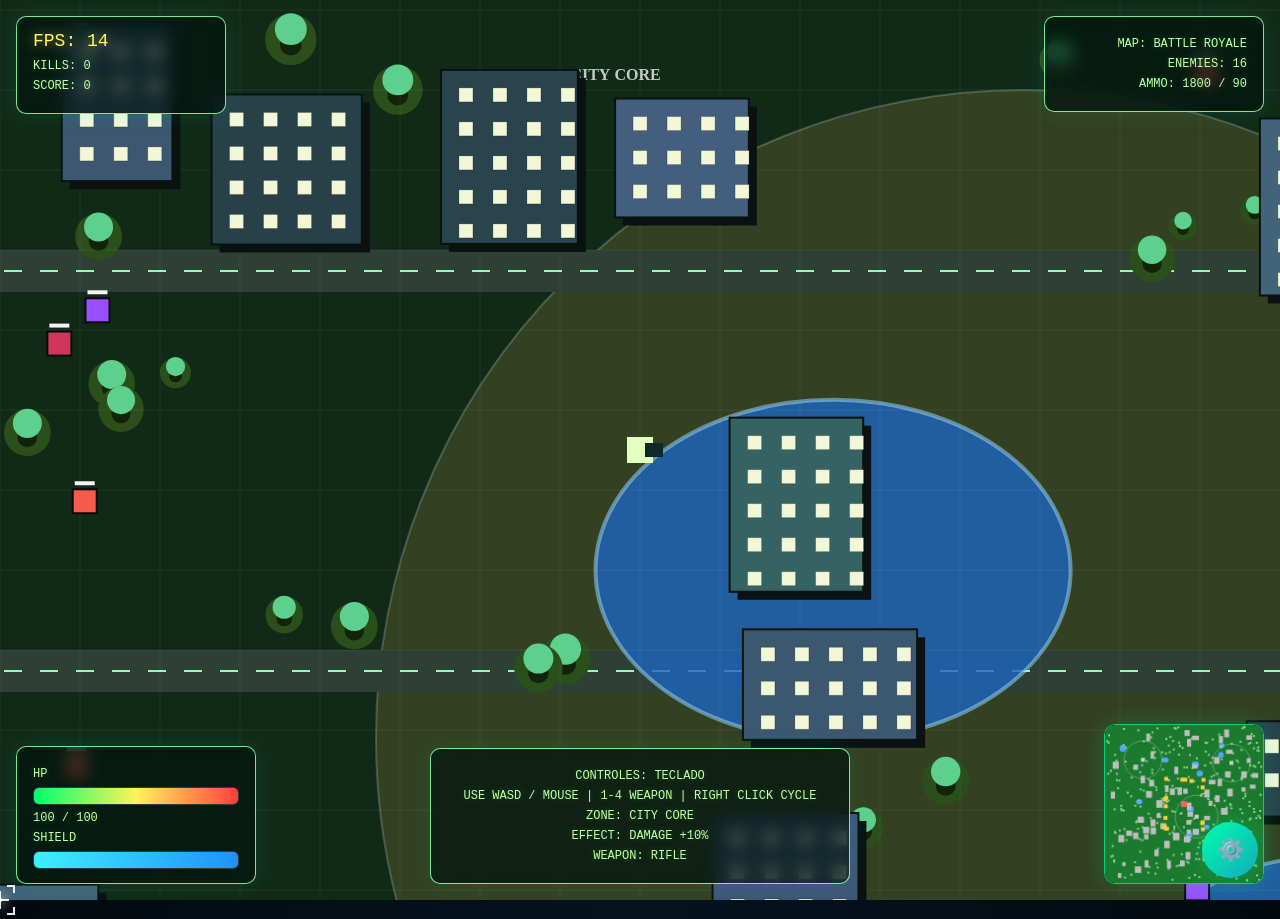
==== index.html @ 6cc917e8 "Update index.html" ====
﻿<!DOCTYPE html>
<html lang="es">
<head>
    <meta charset="UTF-8">
    <meta name="viewport" content="width=device-width, initial-scale=1.0, user-scalable=no, maximum-scale=1.0">
    <title>GRIDWARFARE</title>
    <link rel="stylesheet" href="venge.io.css">
</head>
<body>
    <div id="gameContainer">
        <canvas id="gameCanvas"></canvas>

        <!-- CONTROLES TÁCTILES PARA MÓVIL📱 -->
        <div id="touchControls" class="touch-controls">
            <div class="joystick-container">
                <div class="joystick-base"></div>
                <div class="joystick-stick" id="joystickStick"></div>
            </div>
            <div class="touch-buttons">
                <button id="fireButton" class="touch-button fire-button">🔫</button>
                <button id="cycleWeaponButton" class="touch-button cycle-button">🔄</button>
            </div>
        </div>

        <div id="hud">
            <div id="roundBanner">ROUND 1</div>
            <div id="topLeft" class="hud-panel">
                <div class="fps-display" id="fps">FPS: 120</div>
                <div class="stat">KILLS: <span id="kills">0</span></div>
                <div class="stat">SCORE: <span id="score">0</span></div>
            </div>
            <div id="topRight" class="hud-panel">
                <div class="stat">MAP: BATTLE ROYALE</div>
                <div class="stat">ENEMIES: <span id="enemyCount">0</span></div>
                <div class="stat">AMMO: <span id="ammo">1800 / 2500</span></div>
            </div>
            <div id="bottomLeft" class="hud-panel">
                <div class="stat">HP</div>
                <div id="healthBar"><div id="healthFill"></div></div>
                <div class="stat" id="healthText">100 / 100</div>
                <div class="stat">SHIELD</div>
                <div id="shieldBar"><div id="shieldFill"></div></div>
            </div>
            <div id="bottomCenter" class="hud-panel">
                <div class="stat" id="controlModeText">CONTROLS: KEYBOARD</div>
                <div class="stat">USE WASD / MOUSE | 1-4 WEAPON | RIGHT CLICK CYCLE</div>
                <div class="stat" id="zoneText">ZONE: FOREST EDGE</div>
                <div class="stat" id="zoneEffectText">EFFECT: HEAL +0.04 HP/s</div>
                <div class="stat">WEAPON: <span id="weaponType">RIFLE</span></div>
            </div>
            <div id="minimap-container">
                <canvas id="minimap"></canvas>
            </div>
        </div>
        <div id="crosshair">
            <div class="crosshair-line horizontal"></div>
            <div class="crosshair-line vertical"></div>
            <div class="dot"></div>
            <div class="crosshair-corner corner-tl"></div>
            <div class="crosshair-corner corner-tr"></div>
            <div class="crosshair-corner corner-bl"></div>
            <div class="crosshair-corner corner-br"></div>
        </div>
        <div id="gameOver">
            <h1>⚠️ GAME OVER ⚠️</h1>
            
            <p id="finalScore">FINAL SCORE: 0</p>
            <p id="enemiesKilled">TOTAL KILLS: 0</p>
            <button id="playAgain">PLAY AGAIN</button>
        </div>
        <div id="settingsMenu" class="settings-overlay">
            <div class="settings-container">
                <h2>⚙️Settings</h2>
                <h3>If you can't move, refresh the page</h3>
                <div class="settings-group">
                    <label for="controlMode">Control Mode</label>
                    <select id="controlMode">
                        <option value="keyboard" selected>KEYBOARD (PC)</option>
                        <option value="touch">TOUCH (MOBILE)</option>
                    </select>
                </div>
                <div class="settings-group">
                    <label for="difficulty">Difficulty</label>
                    <select id="difficulty">
                        <option value="easy">EASY</option>
                        <option value="normal" selected>NORMAL</option>
                        <option value="hard">HARD</option>
                        <option value="nightmare">NIGHTMARE</option>
                    </select>
                </div>
                <div class="settings-group">
                    <label for="sensitivity">Mouse Sensitivity</label>
                    <input type="range" id="sensitivity" min="0.5" max="2" step="0.1" value="1">
                    <span id="sensitivityValue">1.0x</span>
                </div>
                <div class="settings-group">
                    <label for="quality">Graphics Quality</label>
                    <select id="quality">
                        <option value="low">LOW</option>
                        <option value="medium" selected>MEDIUM</option>
                        <option value="high">HIGH</option>
                    </select>
                </div>
                <div class="settings-group">
                    <label for="particles">Particles</label>
                    <input type="checkbox" id="particles" checked>
                </div>
                <div class="settings-group">
                    <label for="fullscreen">Fullscreen</label>
                    <input type="checkbox" id="fullscreen">
                </div>
                <div class="button-row">
                    <button id="applySettings" class="btn-apply">SAVE</button>
                    <button id="closeSettings" class="btn-close">CLOSE</button>
                </div>
            </div>
        </div>
        <button id="settingsBtn" class="settings-btn">⚙️</button>
    </div>
    <script src="venge.io.js"></script>
    <link rel="icon" href="/favicon.ico" sizes="32x32">
<link rel="icon" href="/genfavicon-32.png" sizes="32x32">
<link rel="icon" href="/genfavicon-16.png" sizes="16x16">
<link rel="apple-touch-icon" href="/apple-touch-icon-57x57.png" sizes="57x57">
<link rel="apple-touch-icon" href="/apple-touch-icon-114x114.png" sizes="114x114">
<link rel="apple-touch-icon" href="/apple-touch-icon-120x120.png" sizes="120x120">
<link rel="apple-touch-icon" href="/apple-touch-icon-180x180.png" sizes="180x180">
<link rel="manifest" href="/site.webmanifest">
</body>
</html>
---- venge.io.css ----
﻿* { margin: 0; padding: 0; box-sizing: border-box; }
html, body { width: 100%; height: 100%; }
body {
    background: radial-gradient(circle at top, #05131f, #020608 80%);
    overflow: hidden;
    font-family: 'Segoe UI', Tahoma, Geneva, Verdana, sans-serif;
    color: #c5ff9e;
    touch-action: none;
}
📱
#gameContainer { position: relative; width: 100%; height: 100%; }
canvas { display: block; width: 100%; height: 100%; background: #0b121f; }
#hud {
    position: absolute;
    inset: 0;
    pointer-events: none;
    z-index: 10;
}
#roundBanner {
    position: absolute;
    top: 50%;
    left: 50%;
    transform: translate(-50%, -50%);
    padding: 14px 24px;
    border-radius: 999px;
    background: rgba(2, 20, 12, 0.9);
    border: 1px solid rgba(0, 255, 170, 0.8);
    color: #eaffc9;
    font-size: 24px;
    font-weight: 700;
    letter-spacing: 2px;
    text-transform: uppercase;
    opacity: 0;
    transition: opacity 0.2s ease;
    pointer-events: none;
    z-index: 30;
    box-shadow: 0 0 24px rgba(0, 255, 170, 0.18);
}
#roundBanner.show {
    opacity: 1;
}
.hud-panel {
    position: absolute;
    background: rgba(1, 20, 15, 0.7);
    border: 1px solid rgba(130, 255, 165, 0.9);
    backdrop-filter: blur(8px);
    padding: 14px 16px;
    border-radius: 10px;
    box-shadow: 0 0 24px rgba(0, 255, 192, 0.1);
    font-family: 'Courier New', monospace;
}
#topLeft { top: 16px; left: 16px; width: 210px; }
#topRight { top: 16px; right: 16px; width: 220px; text-align: right; }
#bottomLeft { bottom: 16px; left: 16px; width: 240px; }
#bottomCenter {
    bottom: 16px;
    left: 50%;
    transform: translateX(-50%);
    width: 420px;
    text-align: center;
}
#minimap-container {
    position: absolute;
    bottom: 16px;
    right: 16px;
    width: 160px;
    height: 160px;
    background: rgba(0, 0, 0, 0.7);
    border: 1px solid rgba(0, 255, 150, 0.8);
    border-radius: 12px;
    box-shadow: 0 0 22px rgba(0, 255, 150, 0.2);
    overflow: hidden;
}
#minimap { width: 100%; height: 100%; display: block; }
.fps-display {
    font-size: 18px;
    color: #fff760;
    text-shadow: 0 0 12px rgba(255, 240, 100, 0.6);
    margin-bottom: 8px;
}
.stat {
    font-size: 12px;
    color: #c5ff9e;
    margin: 6px 0;
    text-shadow: 0 0 6px rgba(0, 255, 150, 0.25);
}
#healthBar, #shieldBar {
    width: 100%;
    border: 1px solid rgba(255,255,255,0.15);
    border-radius: 6px;
    overflow: hidden;
    height: 18px;
    margin-top: 6px;
    background: rgba(20, 30, 30, 0.85);
}
#healthFill {
    width: 100%;
    height: 100%;
    background: linear-gradient(90deg, #00ff70, #fff35a, #ff3f3f);
    transition: width 0.15s ease;
}
#shieldFill {
    width: 100%;
    height: 100%;
    background: linear-gradient(90deg, #3cf0ff, #1f91ff);
    transition: width 0.15s ease;
}
#healthText { margin-top: 6px; font-size: 12px; }

#crosshair {
    position: absolute;
    width: 38px;
    height: 38px;
    pointer-events: none;
    z-index: 12;
    transform: translate(-50%, -50%);
}
.crosshair-line {
    position: absolute;
    background: rgba(255, 255, 255, 0.9);
    box-shadow: 0 0 12px rgba(255, 255, 255, 0.5);
}
.horizontal { width: 18px; height: 2px; top: 18px; left: 10px; }
.vertical { width: 2px; height: 18px; top: 10px; left: 18px; }
.dot {
    position: absolute;
    width: 4px;
    height: 4px;
    border-radius: 50%;
    background: #fff;
    top: 17px;
    left: 17px;
    box-shadow: 0 0 12px rgba(255,255,255,0.9);
}
.crosshair-corner {
    position: absolute;
    width: 8px;
    height: 8px;
    border: 2px solid rgba(255,255,255,0.9);
}
.corner-tl { top: 4px; left: 4px; border-right: none; border-bottom: none; }
.corner-tr { top: 4px; right: 4px; border-left: none; border-bottom: none; }
.corner-bl { bottom: 4px; left: 4px; border-right: none; border-top: none; }
.corner-br { bottom: 4px; right: 4px; border-left: none; border-top: none; }

#gameOver {
    position: absolute;
    inset: 0;
    display: flex;
    justify-content: center;
    align-items: center;
    background: rgba(0,0,0,0.75);
    backdrop-filter: blur(4px);
    z-index: 50;
    opacity: 0;
    pointer-events: none;
    transition: opacity 0.25s ease;
}
#gameOver.active { opacity: 1; pointer-events: auto; }
#gameOver .panel {
    background: rgba(2, 20, 12, 0.96);
    border: 1px solid rgba(0, 255, 180, 0.9);
    padding: 36px 42px;
    border-radius: 18px;
    text-align: center;
    color: #c8ffb7;
    box-shadow: 0 0 40px rgba(0, 255, 170, 0.12);
}
#gameOver h1 { font-size: 42px; margin-bottom: 18px; }
#gameOver p { font-size: 16px; margin: 10px 0; }
#gameOver button {
    margin-top: 18px;
    padding: 12px 28px;
    border: none;
    background: linear-gradient(135deg, #1ed067, #2db6ff);
    color: #041d14;
    font-size: 14px;
    font-weight: bold;
    border-radius: 10px;
    cursor: pointer;
    #gameover h3 { font-size: 18px; margin-bottom: 12px; color: #ff0000; }
}

#settingsMenu {
    position: fixed;
    inset: 0;
    display: flex;
    justify-content: center;
    align-items: center;
    background: rgba(0,0,0,0.8);
    backdrop-filter: blur(5px);
    opacity: 0;
    pointer-events: none;
    transition: opacity 0.2s ease;
    z-index: 60;
}
#settingsMenu.active { opacity: 1; pointer-events: auto; }
.settings-container {
    width: min(520px, 90%);
    background: rgba(5, 20, 18, 0.96);
    border: 2px solid rgba(0,255,170,0.8);
    border-radius: 18px;
    padding: 28px 30px;
    box-shadow: 0 0 45px rgba(0,255,170,0.12);
}
.settings-container h2 {
    margin-bottom: 22px;
    font-size: 26px;
    color: #eaffc9;
    text-align: center;
}

.settings-container h3 {
    margin-bottom: 14px;
    font-size: 18px;
    color: #b8ffd5;
    text-align: left;
}
.settings-group { margin-bottom: 18px; }
.settings-group label {
    display: block;
    margin-bottom: 8px;
    font-size: 13px;
    color: #b8ffd5;
}
.settings-group select, .settings-group input[type='range'] {
    width: 100%;
    padding: 10px 12px;
    background: rgba(0, 0, 0, 0.5);
    border: 1px solid rgba(0,255,170,0.6);
    border-radius: 10px;
    color: #ddffd1;
    font-size: 14px;
}
.settings-group input[type='checkbox'] {
    width: 18px;
    height: 18px;
    accent-color: #4dffcc;
}
.settings-group span {
    display: inline-block;
    margin-top: 8px;
    color: #fff8a8;
    font-size: 13px;
}
.button-row {
    display: flex;
    gap: 14px;
    margin-top: 20px;
}
.btn-apply, .btn-close {
    flex: 1;
    border: none;
    padding: 12px 0;
    border-radius: 12px;
    cursor: pointer;
    font-weight: 700;
}
.btn-apply {
    background: linear-gradient(135deg, #72ffb1, #00d5ff);
    color: #051913;
}
.btn-close {
    background: rgba(255, 255, 255, 0.08);
    color: #c9ffcf;
    border: 1px solid rgba(255,255,255,0.12);
}
.btn-apply:hover, .btn-close:hover { transform: translateY(-1px); }
#settingsBtn {
    position: fixed;
    bottom: 22px;
    right: 22px;
    width: 56px;
    height: 56px;
    border-radius: 50%;
    border: none;
    background: linear-gradient(135deg, #00ffac, #14aabd);
    color: #081b17;
    font-size: 22px;
    cursor: pointer;
    box-shadow: 0 0 24px rgba(0,255,170,0.25);
    z-index: 20;
}

/* ===== ESTILOS PARA CONTROLES TÁCTILES ===== */
.touch-controls {
    position: absolute;
    inset: 0;
    pointer-events: none;
    z-index: 15;
    display: none;
}
.touch-controls.active {
    display: block;
    pointer-events: auto;
}
.joystick-container {
    position: absolute;
    bottom: 100px;
    left: 20px;
    width: 120px;
    height: 120px;
    pointer-events: auto;
}
.joystick-base {
    position: absolute;
    width: 100%;
    height: 100%;
    background: rgba(0, 255, 170, 0.2);
    border: 2px solid rgba(0, 255, 170, 0.6);
    border-radius: 50%;
}
.joystick-stick {
    position: absolute;
    width: 40px;
    height: 40px;
    background: rgba(0, 255, 170, 0.4);
    border: 2px solid rgba(0, 255, 170, 0.8);
    border-radius: 50%;
    top: 50%;
    left: 50%;
    transform: translate(-50%, -50%);
    transition: transform 0.1s ease-out;
}
.touch-buttons {
    position: absolute;
    bottom: 20px;
    right: 20px;
    display: flex;
    flex-direction: column;
    gap: 15px;
    pointer-events: auto;
}
.touch-button {
    width: 70px;
    height: 70px;
    border-radius: 50%;
    border: none;
    background: rgba(0, 255, 170, 0.3);
    color: #fff;
    font-size: 24px;
    cursor: pointer;
    box-shadow: 0 0 15px rgba(0, 255, 170, 0.5);
    transition: all 0.1s ease;
    pointer-events: auto;
}
.touch-button:active {
    background: rgba(0, 255, 170, 0.6);
    transform: scale(0.95);
    box-shadow: 0 0 20px rgba(0, 255, 170, 0.8);
}
.fire-button {
    background: linear-gradient(135deg, rgba(255, 100, 50, 0.4), rgba(255, 180, 80, 0.4));
    border: 2px solid rgba(255, 150, 60, 0.8);
}
.cycle-button {
    background: rgba(100, 200, 255, 0.3);
    border: 2px solid rgba(100, 200, 255, 0.6);
    font-size: 20px;
}

@media (max-width: 640px) {
    #bottomCenter { width: 90%; }
    .hud-panel { padding: 12px 14px; }
    #topLeft, #topRight { width: auto; }
    .joystick-container {
        bottom: 120px;
        left: 10px;
        width: 100px;
        height: 100px;
    }
    .joystick-stick {
        width: 35px;
        height: 35px;
    }
    .touch-buttons {
        bottom: 10px;
        right: 10px;
    }
    .touch-button {
        width: 60px;
        height: 60px;
        font-size: 20px;
    }
    #settingsBtn {
        bottom: 10px;
        right: 10px;
        width: 50px;
        height: 50px;
        font-size: 20px;
    }
}
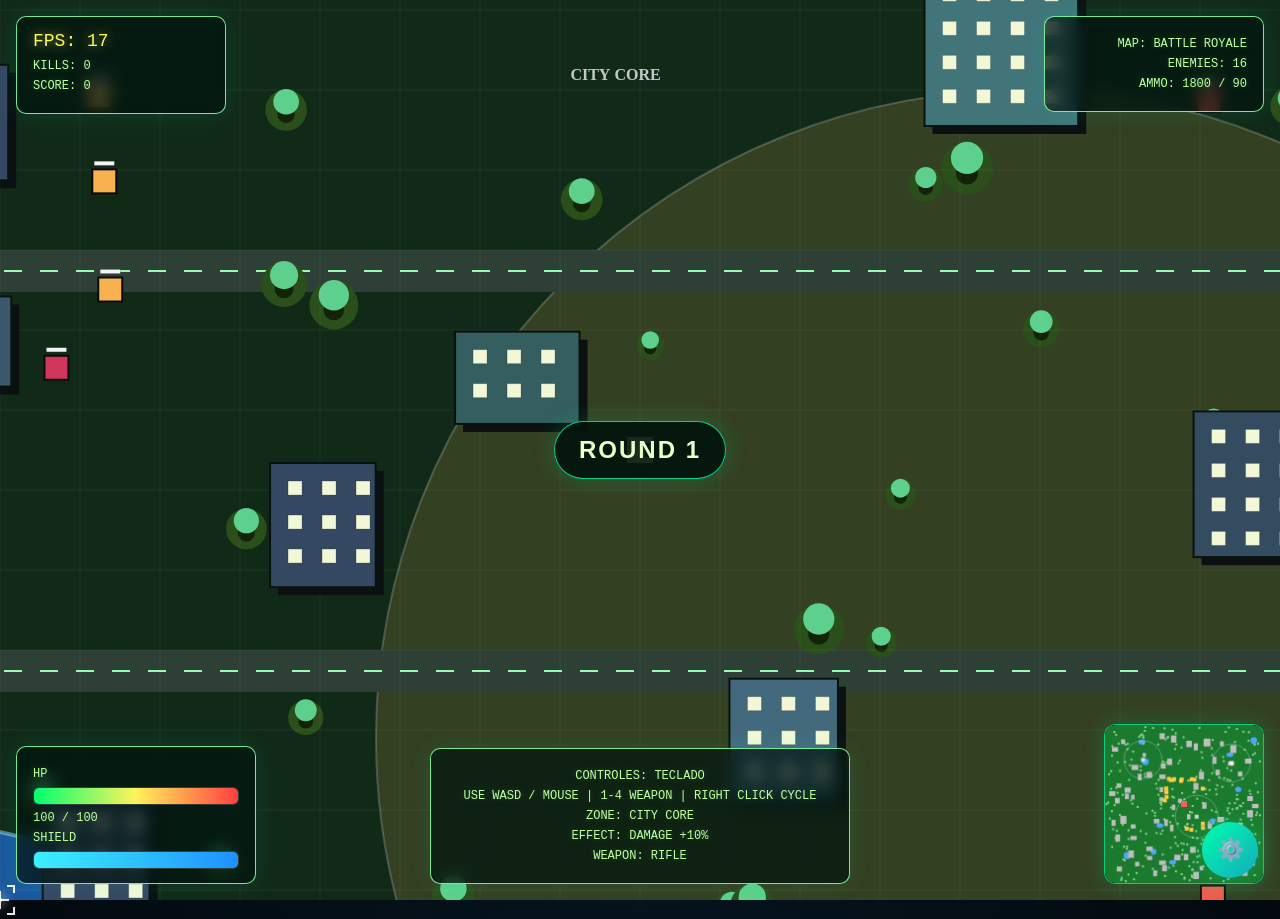
==== commit 63ff0a12: "Update index.html" ====
--- a/index.html
+++ b/index.html
@@ -3,7 +3,7 @@
 <head>
     <meta charset="UTF-8">
     <meta name="viewport" content="width=device-width, initial-scale=1.0, user-scalable=no, maximum-scale=1.0">
-    <title>GRIDWARFARE</title>
+    <title>GRIDWARFARE🎮</title>
     <link rel="stylesheet" href="venge.io.css">
 </head>
 <body>
@@ -17,7 +17,7 @@
                 <div class="joystick-stick" id="joystickStick"></div>
             </div>
             <div class="touch-buttons">
-                <button id="fireButton" class="touch-button fire-button">🔫</button>
+                <button id="fireBuctton" class="touch-button fire-button">🔫</button>
                 <button id="cycleWeaponButton" class="touch-button cycle-button">🔄</button>
             </div>
         </div>
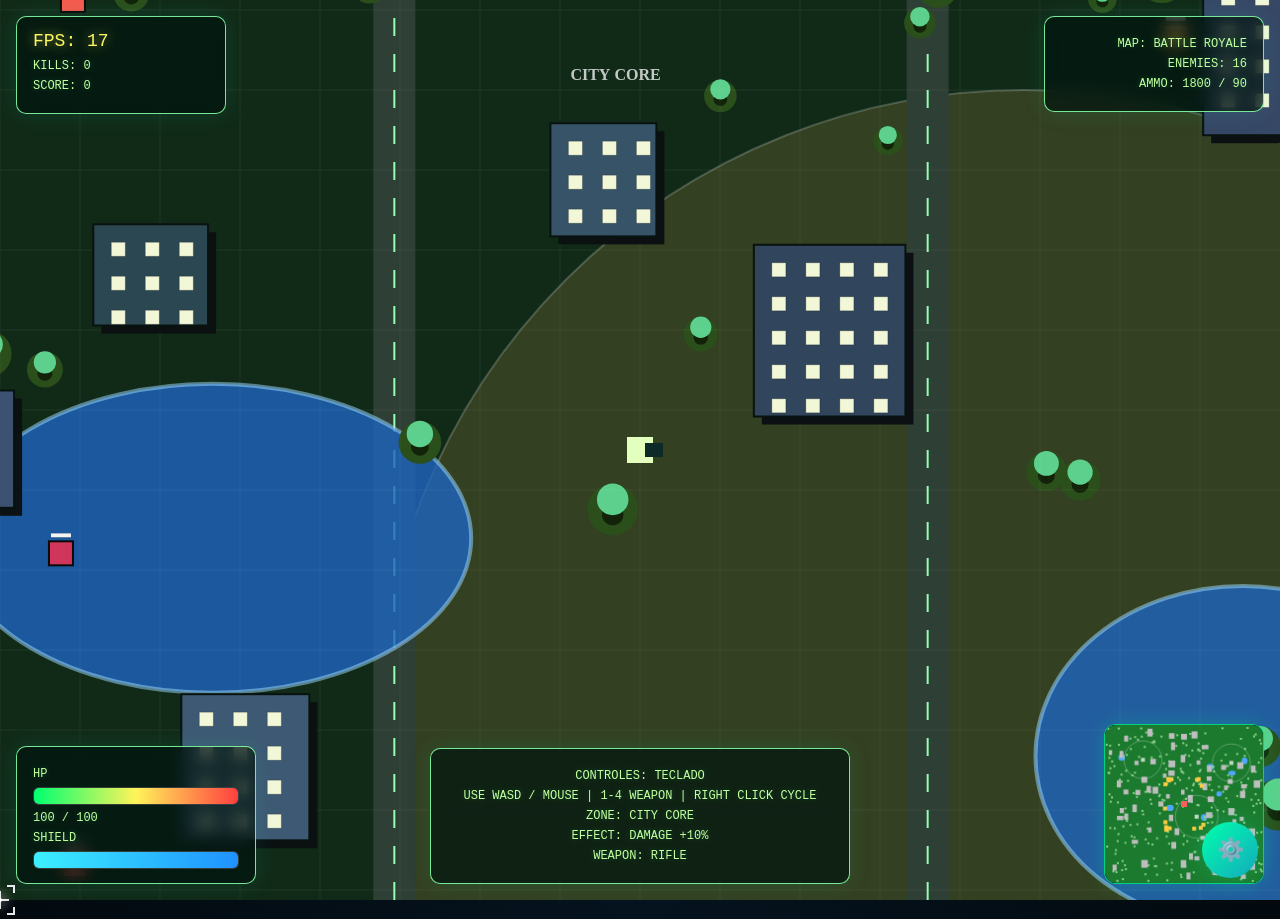
==== commit bea079ce: "cambios" ====
--- a/index.html
+++ b/index.html
@@ -64,6 +64,7 @@
         <div id="gameOver">
             <h1>⚠️ GAME OVER ⚠️</h1>
             
+            
             <p id="finalScore">FINAL SCORE: 0</p>
             <p id="enemiesKilled">TOTAL KILLS: 0</p>
             <button id="playAgain">PLAY AGAIN</button>
@@ -112,6 +113,8 @@
                 <div class="button-row">
                     <button id="applySettings" class="btn-apply">SAVE</button>
                     <button id="closeSettings" class="btn-close">CLOSE</button>
+                    <div class="version-info">Version: 1.0.0</div>
+                        
                 </div>
             </div>
         </div>
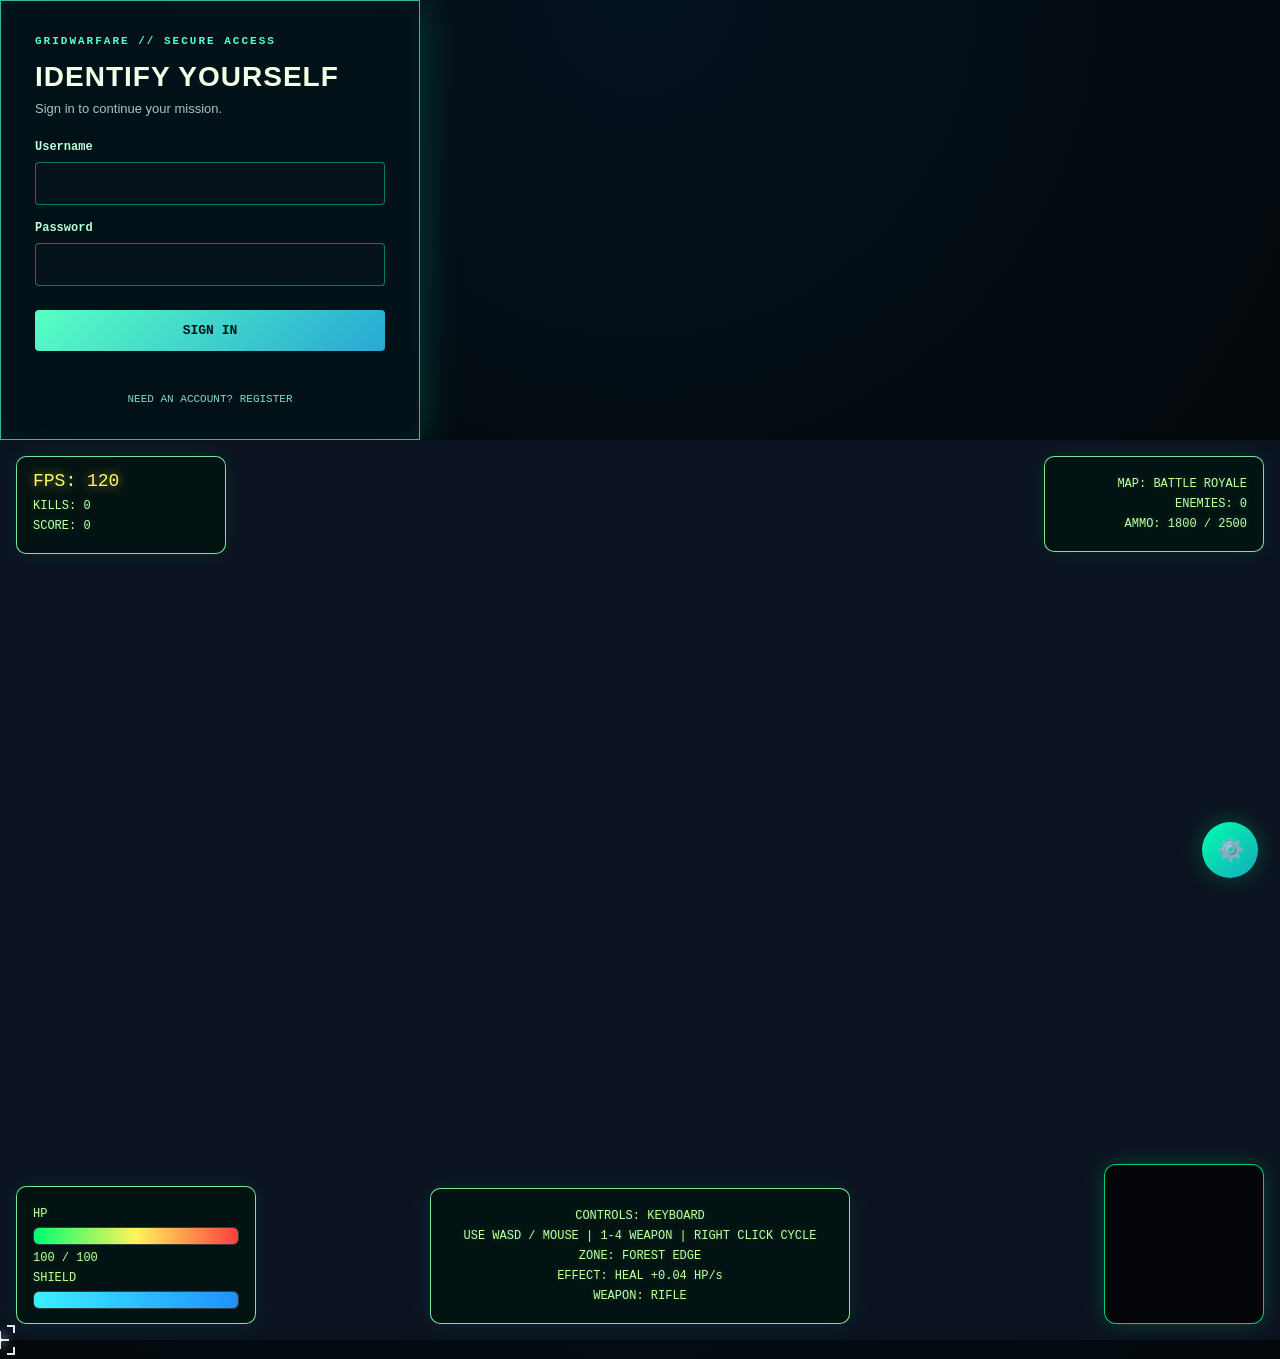
==== commit 8b1abad6: "v1.0.1" ====
--- a/index.html
+++ b/index.html
@@ -7,8 +7,28 @@
     <link rel="stylesheet" href="venge.io.css">
 </head>
 <body>
+    <div id="authScreen" class="auth-screen">
+        <div class="auth-card">
+            <div class="auth-kicker">GRIDWARFARE // SECURE ACCESS</div>
+            <h1 id="authTitle">IDENTIFY YOURSELF</h1>
+            <p id="authMessage">Sign in to continue your mission.</p>
+            <form id="authForm" novalidate>
+                <label for="authUsername">Username</label>
+                <input id="authUsername" name="username" type="text" minlength="3" maxlength="20" autocomplete="username" required>
+                <label for="authPassword">Password</label>
+                <input id="authPassword" name="password" type="password" minlength="6" autocomplete="current-password" required>
+                <label id="authConfirmLabel" for="authConfirmPassword" class="hidden">Confirm password</label>
+                <input id="authConfirmPassword" name="confirmPassword" type="password" minlength="6" autocomplete="new-password" class="hidden">
+                <button id="authSubmit" class="auth-submit" type="submit">SIGN IN</button>
+                <p id="authError" class="auth-error" role="alert"></p>
+            </form>
+            <button id="authSwitch" class="auth-switch" type="button">NEED AN ACCOUNT? REGISTER</button>
+            <button id="authLogout" class="auth-logout hidden" type="button">FORGET THIS DEVICE</button>
+        </div>
+    </div>
     <div id="gameContainer">
         <canvas id="gameCanvas"></canvas>
+        <canvas id="webglCanvas" aria-hidden="true"></canvas>
 
         <!-- CONTROLES TÁCTILES PARA MÓVIL📱 -->
         <div id="touchControls" class="touch-controls">
@@ -69,6 +89,19 @@
             <p id="enemiesKilled">TOTAL KILLS: 0</p>
             <button id="playAgain">PLAY AGAIN</button>
         </div>
+        <div id="victoryScreen" class="victory-screen" aria-hidden="true">
+            <div class="victory-card">
+                <div class="victory-rays"></div>
+                <div class="victory-kicker">MISSION COMPLETE</div>
+                <h1>VICTORY</h1>
+                <p id="victorySummary">ALL 10 ROUNDS CLEARED</p>
+                <p id="victoryScore">FINAL SCORE: 0</p>
+                <div class="victory-actions">
+                    <button id="victoryPlayAgain" class="btn-apply">PLAY AGAIN</button>
+                    <button id="victoryLogout" class="btn-close">LOG OUT</button>
+                </div>
+            </div>
+        </div>
         <div id="settingsMenu" class="settings-overlay">
             <div class="settings-container">
                 <h2>⚙️Settings</h2>
@@ -110,6 +143,27 @@
                     <label for="fullscreen">Fullscreen</label>
                     <input type="checkbox" id="fullscreen">
                 </div>
+                <div id="commandConsole" class="command-console">
+                    <div id="adminLock">
+                        <label for="adminPassword">ADMIN COMMANDS</label>
+                        <p>Enter administrator password to unlock.</p>
+                        <div class="admin-entry">
+                            <input id="adminPassword" type="password" inputmode="numeric" autocomplete="off" placeholder="ADMIN PASSWORD">
+                            <button id="unlockAdmin" type="button">UNLOCK</button>
+                        </div>
+                        <div id="adminError" class="admin-error" role="alert"></div>
+                    </div>
+                    <div id="commandTools" class="command-tools hidden">
+                        <label for="commandInput">COMMAND CONSOLE</label>
+                        <div id="commandOutput" class="command-output" aria-live="polite">Type help to see available commands.</div>
+                        <div class="command-entry">
+                            <span>&gt;</span>
+                            <input id="commandInput" type="text" autocomplete="off" placeholder="help">
+                            <button id="runCommand" type="button">RUN</button>
+                        </div>
+                        <button id="lockAdmin" class="lock-admin" type="button">LOCK CONSOLE</button>
+                    </div>
+                </div>
                 <div class="button-row">
                     <button id="applySettings" class="btn-apply">SAVE</button>
                     <button id="closeSettings" class="btn-close">CLOSE</button>
--- a/venge.io.css
+++ b/venge.io.css
@@ -8,8 +8,51 @@
     touch-action: none;
 }
 📱
+.auth-screen {
+    position: fixed;
+    inset: 0;
+    display: flex;
+    align-items: center;
+    justify-content: center;
+    padding: 20px;
+    background: radial-gradient(circle at 50% 35%, rgba(12, 75, 76, 0.5), rgba(1, 8, 14, 0.98) 70%);
+    z-index: 100;
+}
+.auth-card {
+    width: min(420px, 100%);
+    padding: 34px;
+    background: rgba(3, 18, 24, 0.96);
+    border: 1px solid rgba(75, 255, 205, 0.7);
+    box-shadow: 0 0 42px rgba(0, 255, 192, 0.2), inset 0 0 30px rgba(0, 255, 192, 0.04);
+    color: #d9ffe5;
+}
+.auth-kicker { margin-bottom: 14px; color: #55ffd0; font: 700 11px 'Courier New', monospace; letter-spacing: 2px; }
+.auth-card h1 { margin-bottom: 8px; color: #f4ffe8; font-size: 28px; letter-spacing: 1px; }
+.auth-card p { color: #a6c8bd; font-size: 13px; }
+.auth-card form { display: grid; gap: 8px; margin-top: 24px; }
+.auth-card label { color: #b8ffd5; font: 700 12px 'Courier New', monospace; }
+.auth-card input { width: 100%; padding: 12px; margin-bottom: 8px; border: 1px solid rgba(0, 255, 170, 0.45); border-radius: 4px; outline: none; background: #06131b; color: #efffe4; font: 15px 'Courier New', monospace; }
+.auth-card input:focus { border-color: #55ffd0; box-shadow: 0 0 12px rgba(85, 255, 208, 0.2); }
+.auth-submit { margin-top: 8px; padding: 13px; border: 0; border-radius: 4px; background: linear-gradient(135deg, #58ffc3, #28a8d5); color: #031615; cursor: pointer; font: 700 13px 'Courier New', monospace; }
+.auth-switch, .auth-logout { display: block; margin: 16px auto 0; border: 0; background: transparent; color: #83d9c0; cursor: pointer; font: 11px 'Courier New', monospace; }
+.auth-logout { margin-top: 10px; color: #ff9b87; }
+.auth-error { min-height: 18px; color: #ff8f82 !important; }
+.hidden { display: none !important; }
 #gameContainer { position: relative; width: 100%; height: 100%; }
-canvas { display: block; width: 100%; height: 100%; background: #0b121f; }
+#gameCanvas, #webglCanvas { display: block; width: 100%; height: 100%; }
+#gameCanvas {
+    position: relative;
+    z-index: 1;
+    background: #0b121f;
+}
+#webglCanvas {
+    position: absolute;
+    inset: 0;
+    z-index: 2;
+    pointer-events: none;
+    opacity: 0.75;
+    mix-blend-mode: screen;
+}
 #hud {
     position: absolute;
     inset: 0;
@@ -180,6 +223,54 @@
     cursor: pointer;
     #gameover h3 { font-size: 18px; margin-bottom: 12px; color: #ff0000; }
 }
+.victory-screen {
+    position: absolute;
+    inset: 0;
+    display: flex;
+    align-items: center;
+    justify-content: center;
+    overflow: hidden;
+    background: rgba(2, 9, 15, 0.82);
+    backdrop-filter: blur(8px);
+    opacity: 0;
+    pointer-events: none;
+    transition: opacity 0.35s ease;
+    z-index: 55;
+}
+.victory-screen.active { opacity: 1; pointer-events: auto; }
+.victory-card {
+    position: relative;
+    width: min(520px, calc(100% - 32px));
+    padding: 42px 32px 34px;
+    overflow: hidden;
+    text-align: center;
+    background: linear-gradient(145deg, rgba(7, 36, 39, 0.98), rgba(5, 16, 25, 0.98));
+    border: 1px solid #65ffd0;
+    box-shadow: 0 0 28px rgba(40, 255, 194, 0.3), inset 0 0 38px rgba(40, 255, 194, 0.08);
+    animation: victoryIn 0.65s cubic-bezier(.2,.8,.2,1) both;
+}
+.victory-card h1 {
+    position: relative;
+    margin: 8px 0 14px;
+    color: #f5ffb0;
+    font-size: clamp(42px, 10vw, 76px);
+    letter-spacing: 8px;
+    text-shadow: 0 0 12px #f5ffb0, 0 0 36px rgba(85, 255, 208, 0.8);
+    animation: victoryPulse 1.8s ease-in-out infinite;
+}
+.victory-kicker { position: relative; color: #65ffd0; font: 700 12px 'Courier New', monospace; letter-spacing: 3px; }
+.victory-card p { position: relative; margin: 8px 0; color: #c3ffe3; font: 14px 'Courier New', monospace; }
+.victory-actions { position: relative; display: flex; gap: 12px; margin-top: 26px; }
+.victory-actions button { flex: 1; }
+.victory-rays {
+    position: absolute;
+    inset: -80%;
+    background: repeating-conic-gradient(from 0deg, rgba(101, 255, 208, 0.08) 0deg 8deg, transparent 8deg 20deg);
+    animation: victorySpin 18s linear infinite;
+}
+@keyframes victoryIn { from { opacity: 0; transform: scale(.82) translateY(24px); } to { opacity: 1; transform: scale(1) translateY(0); } }
+@keyframes victoryPulse { 50% { transform: scale(1.04); } }
+@keyframes victorySpin { to { transform: rotate(360deg); } }
 
 #settingsMenu {
     position: fixed;
@@ -196,14 +287,20 @@
 }
 #settingsMenu.active { opacity: 1; pointer-events: auto; }
 .settings-container {
-    width: min(520px, 90%);
+    width: min(820px, 94%);
     background: rgba(5, 20, 18, 0.96);
     border: 2px solid rgba(0,255,170,0.8);
     border-radius: 18px;
     padding: 28px 30px;
     box-shadow: 0 0 45px rgba(0,255,170,0.12);
+    display: grid;
+    grid-template-columns: minmax(250px, 0.9fr) minmax(280px, 1.1fr);
+    column-gap: 28px;
+    max-height: 94vh;
+    overflow-y: auto;
 }
 .settings-container h2 {
+    grid-column: 1 / -1;
     margin-bottom: 22px;
     font-size: 26px;
     color: #eaffc9;
@@ -211,6 +308,7 @@
 }
 
 .settings-container h3 {
+    grid-column: 1 / -1;
     margin-bottom: 14px;
     font-size: 18px;
     color: #b8ffd5;
@@ -243,7 +341,32 @@
     color: #fff8a8;
     font-size: 13px;
 }
+.settings-group { grid-column: 2; }
+.command-console { grid-column: 1; grid-row: 3 / span 6; align-self: start; margin-top: 0; }
+.command-console p { margin: 8px 0 12px; color: #8eafa5; font: 11px/1.4 'Courier New', monospace; }
+.admin-entry { display: flex; gap: 7px; }
+.admin-entry input { flex: 1; min-width: 0; padding: 10px; border: 1px solid rgba(255, 193, 77, 0.55); border-radius: 4px; background: rgba(0,0,0,0.5); color: #fff1bd; font: 12px 'Courier New', monospace; }
+.admin-entry button, .lock-admin { padding: 10px 12px; border: 0; border-radius: 4px; background: #ffc44d; color: #241900; cursor: pointer; font: 700 11px 'Courier New', monospace; }
+.admin-error { min-height: 18px; margin-top: 8px; color: #ff8f82; font: 11px 'Courier New', monospace; }
+.lock-admin { margin-top: 10px; background: rgba(255,255,255,0.1); color: #ffc0a8; border: 1px solid rgba(255,192,168,0.3); }
+.command-console > label { display: block; margin-bottom: 8px; color: #55ffd0; font: 700 12px 'Courier New', monospace; }
+.command-output {
+    min-height: 62px;
+    max-height: 86px;
+    overflow-y: auto;
+    padding: 9px;
+    border: 1px solid rgba(0,255,170,0.35);
+    background: rgba(0, 0, 0, 0.42);
+    color: #aaffcf;
+    font: 11px/1.5 'Courier New', monospace;
+    white-space: pre-wrap;
+}
+.command-entry { display: flex; align-items: center; gap: 7px; margin-top: 8px; }
+.command-entry > span { color: #55ffd0; font: 700 14px 'Courier New', monospace; }
+.command-entry input { flex: 1; min-width: 0; padding: 10px; border: 1px solid rgba(0,255,170,0.6); border-radius: 4px; background: rgba(0,0,0,0.5); color: #ddffd1; font: 12px 'Courier New', monospace; }
+.command-entry button { padding: 10px 12px; border: 0; border-radius: 4px; background: #55ffd0; color: #041b17; cursor: pointer; font: 700 11px 'Courier New', monospace; }
 .button-row {
+    grid-column: 1 / -1;
     display: flex;
     gap: 14px;
     margin-top: 20px;
@@ -266,6 +389,17 @@
     border: 1px solid rgba(255,255,255,0.12);
 }
 .btn-apply:hover, .btn-close:hover { transform: translateY(-1px); }
+@media (max-width: 700px) {
+    .settings-container {
+        display: block;
+        width: min(520px, 94%);
+        padding: 24px 22px;
+    }
+    .settings-group, .command-console, .button-row, .settings-container h2, .settings-container h3 {
+        grid-column: auto;
+    }
+    .command-console { margin-top: 20px; }
+}
 #settingsBtn {
     position: fixed;
     bottom: 22px;
